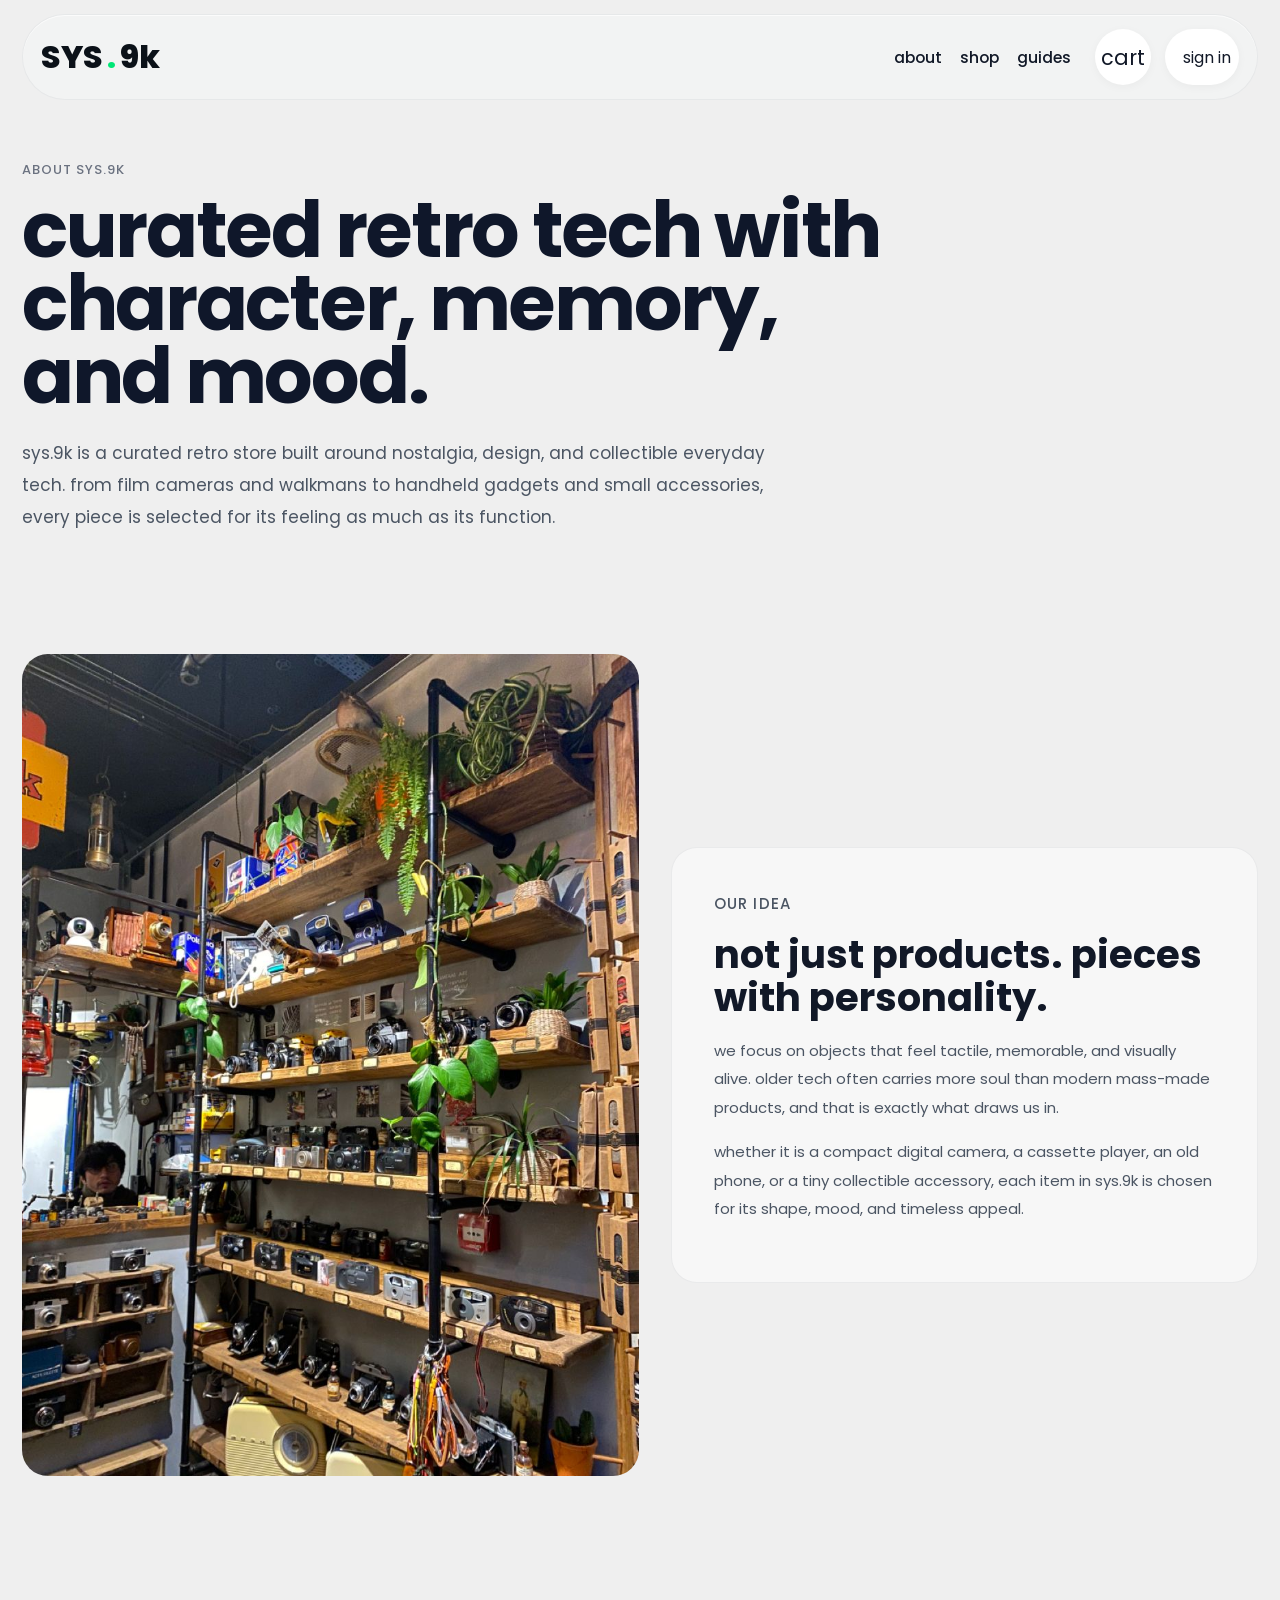
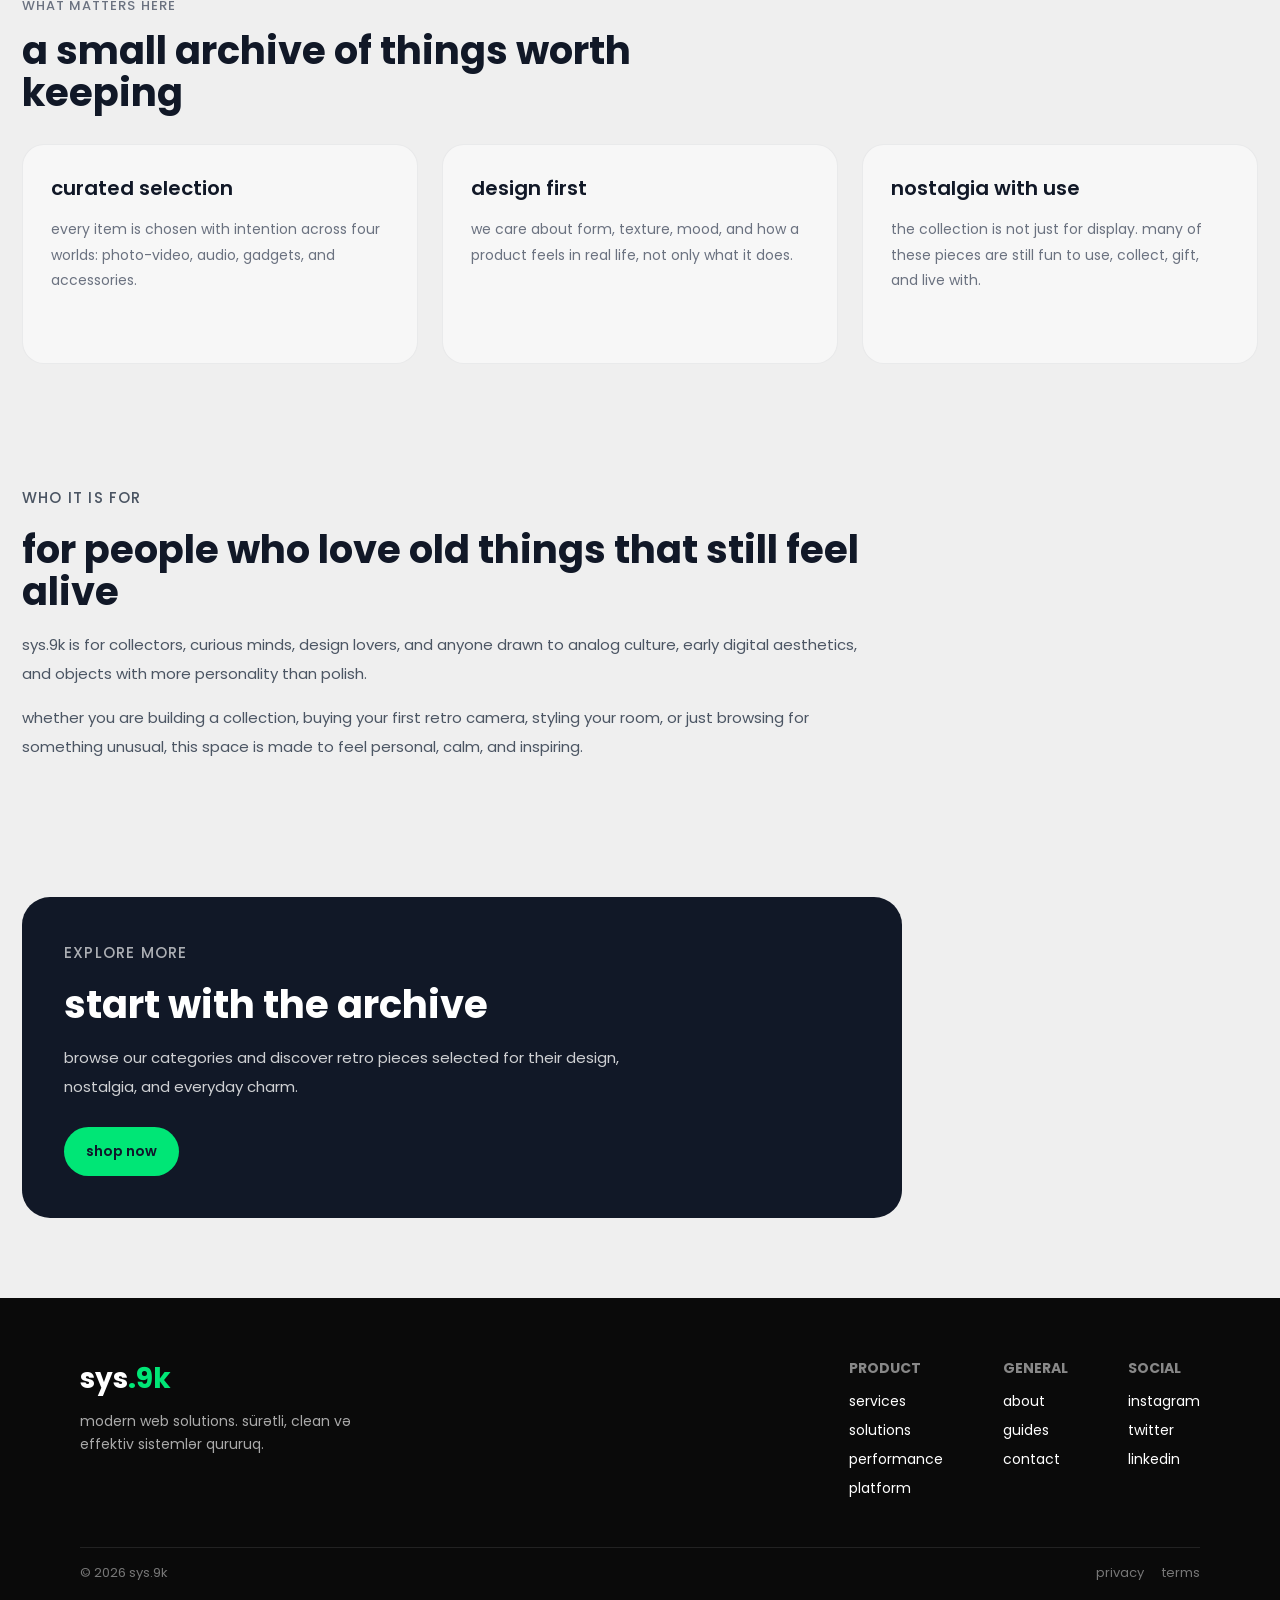
==== frontend/about.html @ 3d8d86ce "update full project" ====
<!DOCTYPE html>
<html lang="en">
<head>
  <meta charset="UTF-8" />
  <meta name="viewport" content="width=device-width, initial-scale=1.0" />
  <title>about | sys.9k</title>

  <link href="https://fonts.googleapis.com/css2?family=Poppins:wght@300;400;500;600;700;800&display=swap" rel="stylesheet">
  <link rel="stylesheet" href="./css/main.css" />
  <link rel="stylesheet" href="./css/about.css" />
</head>
<body>
  <header>
    <nav class="nav">
      <div class="container">
        <div class="nav-shell">
          <div class="logo">
            <a href="./index.html">SYS<span>.</span>9k</a>
          </div>

          <div id="mainListDiv" class="main_list">
            <ul class="navlinks">
              <li><a href="./about.html">about</a></li>
              <li><a href="./category.html">shop</a></li>
              <li><a href="./guides.html">guides</a></li>
            </ul>
          </div>

          <div class="nav-actions">
            <a href="./cart.html" class="icon-btn">cart</a>

            <a href="./auth.html" class="profile-pill" id="profileLink">
              <span class="profile-name" id="profileName">sign in</span>
            </a>
          </div>

          <span class="navTrigger">
            <i></i>
            <i></i>
            <i></i>
          </span>
        </div>
      </div>
    </nav>
  </header>

  <main class="about-page">
    <section class="about-hero">
      <div class="about-hero-inner">
        <p class="about-kicker">about sys.9k</p>
        <h1>curated retro tech with character, memory, and mood.</h1>
        <p class="about-lead">
          sys.9k is a curated retro store built around nostalgia, design, and collectible everyday tech. from film cameras and walkmans to handheld gadgets and small accessories, every piece is selected for its feeling as much as its function.
        </p>
      </div>
    </section>

    <section class="about-story">
      <div class="about-grid">
        <div class="about-image">
          <img src="./images/common/store.jpg" alt="retro store" />
        </div>

        <div class="about-copy">
          <p class="mini-label">our idea</p>
          <h2>not just products. pieces with personality.</h2>
          <p>
            we focus on objects that feel tactile, memorable, and visually alive. older tech often carries more soul than modern mass-made products, and that is exactly what draws us in.
          </p>
          <p>
            whether it is a compact digital camera, a cassette player, an old phone, or a tiny collectible accessory, each item in sys.9k is chosen for its shape, mood, and timeless appeal.
          </p>
        </div>
      </div>
    </section>

    <section class="about-values">
      <div class="about-section-head">
        <p class="mini-label">what matters here</p>
        <h2>a small archive of things worth keeping</h2>
      </div>

      <div class="values-grid">
        <article class="value-card">
          <h3>curated selection</h3>
          <p>
            every item is chosen with intention across four worlds: photo-video, audio, gadgets, and accessories.
          </p>
        </article>

        <article class="value-card">
          <h3>design first</h3>
          <p>
            we care about form, texture, mood, and how a product feels in real life, not only what it does.
          </p>
        </article>

        <article class="value-card">
          <h3>nostalgia with use</h3>
          <p>
            the collection is not just for display. many of these pieces are still fun to use, collect, gift, and live with.
          </p>
        </article>
      </div>
    </section>

    <section class="about-audience">
      <div class="about-audience-inner">
        <p class="mini-label">who it is for</p>
        <h2>for people who love old things that still feel alive</h2>
        <p>
          sys.9k is for collectors, curious minds, design lovers, and anyone drawn to analog culture, early digital aesthetics, and objects with more personality than polish.
        </p>
        <p>
          whether you are building a collection, buying your first retro camera, styling your room, or just browsing for something unusual, this space is made to feel personal, calm, and inspiring.
        </p>
      </div>
    </section>

    <section class="about-cta">
      <div class="about-cta-card">
        <p class="mini-label">explore more</p>
        <h2>start with the archive</h2>
        <p>
          browse our categories and discover retro pieces selected for their design, nostalgia, and everyday charm.
        </p>
        <a href="./category.html" class="about-btn">shop now</a>
      </div>
    </section>
  </main>

  <footer class="footer">
    <div class="footer-container">
      <div class="footer-left">
        <h2 class="logo">sys<span>.9k</span></h2>
        <p>
          modern web solutions. sürətli, clean və effektiv sistemlər qururuq.
        </p>
      </div>

      <div class="footer-columns">
        <div class="col">
          <h4>product</h4>
          <a href="#">services</a>
          <a href="#">solutions</a>
          <a href="#">performance</a>
          <a href="#">platform</a>
        </div>

        <div class="col">
          <h4>general</h4>
          <a href="./about.html">about</a>
          <a href="./guides.html">guides</a>
          <a href="#">contact</a>
        </div>

        <div class="col">
          <h4>social</h4>
          <a href="#">instagram</a>
          <a href="#">twitter</a>
          <a href="#">linkedin</a>
        </div>
      </div>
    </div>

    <div class="footer-bottom">
      <span>© 2026 sys.9k</span>
      <div>
        <a href="#">privacy</a>
        <a href="#">terms</a>
      </div>
    </div>
  </footer>

  <script src="./js/main.js"></script>
</body>
</html>
---- frontend/css/main.css ----
@import url('https://fonts.googleapis.com/css2?family=Poppins:wght@100;200;300;400;500;600;700;800;900&display=swap');
@import url('https://fonts.googleapis.com/css2?family=Space+Grotesk:wght@300..700&display=swap');
@import url('https://fonts.googleapis.com/css2?family=Orbitron:wght@400..900&family=Space+Grotesk:wght@300..700&display=swap');
@import url('https://fonts.googleapis.com/css2?family=Orbitron:wght@400..900&family=Space+Grotesk:wght@300..700&family=VT323&display=swap');


* {
    margin: 0;
    padding: 0;
    box-sizing: border-box;
    font-family: 'Space Grotesk', sans-serif;
    text-decoration: none;
}

body {
    background: #efefef;
    color: #0f172a;
}

/*? navbar */
.nav {
    width: 100%;
    position: fixed;
    top: 0;
    left: 0;
    z-index: 1000;
    padding: 14px 0;
    transition: all 0.35s ease;
}

.nav.affix {
    background: rgba(239, 239, 239, 0.82);
    backdrop-filter: blur(14px);
    box-shadow: 0 8px 30px rgba(0, 0, 0, 0.08);
}

.nav .container {
    width: 100%;
    max-width: 1800px;
    margin: 0 auto;
    padding: 0 22px;
}

.nav-shell {
    width: 100%;
    background: #f2f3f3;
    border: 1px solid rgba(15, 23, 42, 0.05);
    border-radius: 999px;
    padding: 14px 18px;
    display: flex;
    align-items: center;
    gap: 18px;
    box-shadow: inset 0 1px 0 rgba(255,255,255,0.7);
}

.logo {
    flex-shrink: 0;
}

.logo a {
    color: #0b1118;
    font-size: 2rem;
    font-weight: 800;
    display: flex;
    align-items: center;
    gap: 4px;
}

.logo span {
    color: #00E676;
}

.nav-search {
    flex: 1;
    max-width: 520px;
    height: 58px;
    background: #fbfbfb;
    border-radius: 999px;
    display: flex;
    align-items: center;
    padding: 8px 8px 8px 22px;
    margin-left: 8px;
}

.nav-search input {
    flex: 1;
    border: none;
    outline: none;
    background: transparent;
    color: #111827;
    font-size: 1rem;
    font-weight: 400;
}

.nav-search input::placeholder {
    color: #2c2c2c;
}

.search-btn {
    width: 46px;
    height: 46px;
    border: none;
    border-radius: 50%;
    background: #091018;
    color: #fff;
    font-size: 1.45rem;
    cursor: pointer;
    display: grid;
    place-items: center;
    flex-shrink: 0;
}

.main_list {
    margin-left: auto;
}

.main_list ul {
    display: flex;
    align-items: center;
    gap: 18px;
    list-style: none;
}

.main_list ul li a {
    color: #111827;
    font-size: 0.98rem;
    font-weight: 500;
    transition: 0.25s ease;
}

.main_list ul li a:hover {
    color: #00E676;
}

.nav-actions {
    display: flex;
    align-items: center;
    gap: 14px;
    margin-left: 6px;
}

.icon-btn {
    width: 56px;
    height: 56px;
    border-radius: 50%;
    background: #ffffff;
    color: #111827;
    display: grid;
    place-items: center;
    font-size: 1.3rem;
    box-shadow: 0 2px 10px rgba(0,0,0,0.04);
    transition: 0.25s ease;
}

.icon-btn:hover {
    transform: translateY(-2px);
}

.profile-pill {
    min-height: 56px;
    padding: 6px 8px 6px 18px;
    border-radius: 999px;
    background: #ffffff;
    display: flex;
    align-items: center;
    gap: 14px;
    color: #111827;
    box-shadow: 0 2px 10px rgba(0,0,0,0.04);
}

.profile-name {
    .profile-name {
    font-size: 0.98rem;
    font-weight: 500;
    white-space: nowrap;
    max-width: 120px;
    overflow: hidden;
    text-overflow: ellipsis;
}
}

.profile-avatar {
    width: 44px;
    height: 44px;
    border-radius: 50%;
    overflow: hidden;
    display: block;
    flex-shrink: 0;
}

.profile-avatar img {
    width: 100%;
    height: 100%;
    object-fit: cover;
    display: block;
}

/* hamburger */
.navTrigger {
    display: none;
    width: 30px;
    height: 24px;
    position: relative;
    cursor: pointer;
    z-index: 2001;
    margin-left: auto;
}

.navTrigger i {
    display: block;
    width: 100%;
    height: 3px;
    background: #111827;
    border-radius: 999px;
    position: absolute;
    left: 0;
    transition: 0.35s ease;
}

.navTrigger i:nth-child(1) {
    top: 0;
}

.navTrigger i:nth-child(2) {
    top: 10px;
}

.navTrigger i:nth-child(3) {
    top: 20px;
}

.navTrigger.active i:nth-child(1) {
    top: 10px;
    transform: rotate(45deg);
}

.navTrigger.active i:nth-child(2) {
    opacity: 0;
}

.navTrigger.active i:nth-child(3) {
    top: 10px;
    transform: rotate(-45deg);
}

/* mobile */
@media screen and (max-width: 1100px) {
    .nav-shell {
        padding: 12px 14px;
        gap: 12px;
    }

    .nav-search {
        max-width: none;
        margin-left: 0;
    }

    .main_list,
    .nav-actions {
        display: none;
    }

    .navTrigger {
        display: block;
    }

    .main_list.show_list {
        display: flex;
        position: fixed;
        inset: 0;
        width: 100%;
        height: 100vh;
        background: rgba(245, 245, 245, 0.98);
        backdrop-filter: blur(12px);
        justify-content: center;
        align-items: center;
        z-index: 1500;
    }

    .main_list.show_list ul {
        flex-direction: column;
        gap: 28px;
        text-align: center;
    }

    .main_list.show_list ul li a {
        font-size: 1.6rem;
        color: #111827;
    }
}

@media screen and (max-width: 700px) {
    .nav {
        padding: 10px 0;
    }

    .nav .container {
        padding: 0 12px;
    }

    .nav-shell {
        border-radius: 28px;
        padding: 10px 12px;
    }

    .logo a {
        font-size: 1rem;
    }

    .nav-search {
        height: 48px;
        padding: 6px 6px 6px 14px;
    }

    .nav-search input {
        font-size: 0.92rem;
    }

    .search-btn {
        width: 36px;
        height: 36px;
        font-size: 1.05rem;
    }
}

/* banner */
.banner {
    width: 100%;
    height: 100vh;
    overflow: hidden;
    display: flex;
    justify-content: center;
    align-items: center;
    position: relative;
}

.banner video {
    position: absolute;
    inset: 0;
    object-fit: cover;
    width: 100%;
    height: 100%;
    pointer-events: none;
    z-index: 0;
}

.banner::after {
    content: "";
    position: absolute;
    top: 0;
    left: 0;
    width: 100%;
    height: 100%;
    background: rgba(0, 0, 0, 0.5);
    z-index: 0;
}

.banner .content {
    position: relative;
    z-index: 1;
    text-align: center;
    display: flex;
    align-items: center;
    justify-content: center;
    flex-direction: column;
}

.banner .content h1 {
    margin: 0;
    padding: 0;
    font-size: 4.5em;
    /* text-transform: uppercase; */
    color: #fff;

}

.banner .content h1 span {
    color: #00E676;
    font-size: 1.9em;
}

.banner button {
    width: 250px;
    height: 50px;
    padding: 12px 20px;
    border: none;
    border-radius: 20px;
    margin: 10px;
    margin-top: 16px;
    outline: none;
    background-color: #00e677bb;
    color: #fff;
    font-size: 1.1em;
    cursor: pointer;
    transition: 0.5s;
}

.banner button:hover {
    background-color: #016735d3;
}

.yoga-title {
    color: #fff;
    font-size: 4.5em;
    text-align: center;
    margin: 0;
    padding: 0;
    opacity: 0;
    transform: translateY(50px);
    animation: fadeUp 2.3s ease forwards;
    /* əsas fade-in animasiyası */
}

.yoga-title .dot {
    display: inline-block;
    color: #00E676;
    position: relative;
    bottom: 0;
    animation: bounceDot 1.3s ease-in-out 1.3s;
}

/* categories */
.categories {
    padding: 56px 20px 80px;
}

.container {
    width: 100%;
    max-width: 1400px;
    margin: 0 auto;
}

.section-title {
    font-size: clamp(2rem, 4vw, 3.5rem);
    line-height: 1.1;
    font-weight: 800;
    margin-bottom: 32px;
    color: #0f172a;
    text-transform: capitalize;
}

.categories-grid {
    display: grid;
    grid-template-columns: 1fr;
    gap: 28px;
}

.category-card {
    display: block;
    color: inherit;
    transition: transform 0.25s ease;
}

.category-card:hover {
    transform: translateY(-4px);
}

.category-image {
    width: 100%;
    aspect-ratio: 1 / 1;
    overflow: hidden;
    border-radius: 18px;
    background: #ddd;
}

.category-image img {
    width: 100%;
    height: 100%;
    object-fit: cover;
    display: block;
    transition: transform 0.35s ease;
}

.category-card:hover .category-image img {
    transform: scale(1.04);
}

.category-content {
    padding-top: 18px;
}

.category-label {
    display: inline-block;
    font-size: 1rem;
    color: #6b7280;
    margin-bottom: 8px;
    text-transform: capitalize;
}

.category-content h3 {
    font-size: clamp(1.35rem, 2vw, 2rem);
    line-height: 1.2;
    font-weight: 700;
    color: #0f172a;
    text-transform: capitalize;
}

@media (min-width: 768px) {
    .categories {
        padding: 72px 28px 100px;
    }

    .categories-grid {
        grid-template-columns: repeat(2, 1fr);
        gap: 32px;
    }
}

@media (min-width: 1200px) {
    .categories-grid {
        grid-template-columns: repeat(3, 1fr);
    }
}

@keyframes fadeUp {
    0% {
        opacity: 0;
        transform: translateY(100px);
    }
    100% {
        opacity: 1;
        transform: translateY(0);
    }
}

@keyframes bounceDot {
    0% {
        transform: translateY(0);
    }
    30% {
        transform: translateY(-40px);
    }
    50% {
        transform: translateY(0);
    }
    70% {
        transform: translateY(-25px);
    }
    100% {
        transform: translateY(0);
    }
}


/* infinite scroll */

.slider {
    width: 100%;
    /* border: 1px solid red; */
    height: var(--height);
    overflow: hidden;
    mask-image: linear-gradient(to right,
            transparent,
            #000 10% 90%,
            transparent);
}

.slider .list {
    display: flex;
    width: 100%;
    min-width: calc(var(--width) * var(--quantity));
    position: relative;

}

.slider .list .item {
    width: var(--width);
    height: var(--height);
    position: absolute;
    left: 100%;
    animation: autoRun 10s linear infinite;
    transition: filter 0.5s ease-in-out;
    animation-delay: calc((10s / var(--quantity)) * (var(--position) - 1)) !important;
    display: flex;
    align-items: center;
}

.slider .list .item img {
    width: 100%;
}

@keyframes autoRun {
    from {
        left: 100%;
    }

    to {
        left: calc(var(--width) * -1);
    }
}

.slider:hover .item {
    animation-play-state: paused !important;
    filter: grayscale(1);
}

.slider .item:hover {
    filter: grayscale(0);
}

.slider[reverse="true"] .item {
    animation: reversePlay 10s linear infinite;
}

@keyframes reversePlay {
    from {
        left: calc(var(--width) * -1);
    }

    to {
        left: 100%;
    }
}


/*? categories */

.categories {
    padding: 56px 20px 80px;
}

.container {
    width: 100%;
    max-width: 1400px;
    margin: 0 auto;
}

.section-title {
    font-size: clamp(2rem, 4vw, 3.5rem);
    line-height: 1.1;
    font-weight: 800;
    margin-bottom: 32px;
    color: #0f172a;
    text-transform: capitalize;
}

.categories-grid {
    display: grid;
    grid-template-columns: 1fr;
    gap: 28px;
}

.category-card {
    display: block;
    text-decoration: none;
    color: inherit;
    transition: transform 0.25s ease;
}

.category-card:hover {
    transform: translateY(-4px);
}

.category-image {
    width: 100%;
    aspect-ratio: 1 / 1;
    overflow: hidden;
    border-radius: 18px;
    background: #ddd;
}

.category-image img {
    width: 100%;
    height: 100%;
    object-fit: cover;
    display: block;
    transition: transform 0.35s ease;
}

.category-card:hover .category-image img {
    transform: scale(1.04);
}

.category-content {
    padding-top: 18px;
}

.category-label {
    display: inline-block;
    font-size: 1rem;
    color: #6b7280;
    margin-bottom: 8px;
    text-transform: capitalize;
}

.category-content h3 {
    font-size: clamp(1.35rem, 2vw, 2rem);
    line-height: 1.2;
    font-weight: 700;
    color: #0f172a;
    text-transform: capitalize;
}

/* tablet */
@media (min-width: 768px) {
    .categories {
        padding: 72px 28px 100px;
    }

    .categories-grid {
        grid-template-columns: repeat(2, 1fr);
        gap: 32px;
    }
}

/* desktop */
@media (min-width: 1200px) {
    .categories-grid {
        grid-template-columns: repeat(3, 1fr);
    }
}


/* about section */

.about-preview {
    display: grid;
    grid-template-columns: 1.1fr 1fr;
    gap: 28px;
    align-items: center;
    margin: 64px 0;
}

.about-preview-image {
    height: 800px;
    border-radius: 22px;
    overflow: hidden;
    min-height: 420px;
    background: #e5e7eb;
}

.about-preview-image img {
    width: 100%;
    height: 100%;
    object-fit: cover;
    display: block;
}

.about-preview-content {
    background: #efefef;
    border-radius: 22px;
    padding: 36px;
}

.about-preview-label {
    font-size: 14px;
    color: #6b7280;
    text-transform: lowercase;
    letter-spacing: 0.04em;
    margin-bottom: 10px;
}

.about-preview-title {
    font-size: 32px;
    font-weight: 700;
    line-height: 1.2;
    margin-bottom: 16px;
    text-transform: lowercase;
    color: #111827;
}

.about-preview-text {
    font-size: 15px;
    line-height: 1.8;
    color: #4b5563;
    margin-bottom: 24px;
    text-transform: lowercase;
    max-width: 480px;
}

.about-preview-btn {
    display: inline-block;
    padding: 12px 20px;
    border-radius: 999px;
    background: #111827;
    color: white;
    text-decoration: none;
    font-size: 14px;
    text-transform: lowercase;
    transition: 0.2s ease;
}

.about-preview-btn:hover {
    opacity: 0.9;
}

@media (max-width: 860px) {
    .about-preview {
        grid-template-columns: 1fr;
    }

    .about-preview-image {
        min-height: 280px;
    }

    .about-preview-title {
        font-size: 24px;
    }
}

.reveal-left,
.reveal-right {
    opacity: 0;
    transition: all 0.9s ease;
    will-change: transform, opacity;
}

.reveal-left {
    transform: translateX(-80px);
}

.reveal-right {
    transform: translateX(80px);
}

.reveal-left.active,
.reveal-right.active {
    opacity: 1;
    transform: translateX(0);
}




/* footer */

.footer {
  background: #0a0a0a;
  color: #fff;
  padding: 60px 80px 20px;
  font-family: sans-serif;
}

.footer-container {
  display: flex;
  justify-content: space-between;
  gap: 40px;
  flex-wrap: wrap;
}

.footer-left {
  max-width: 300px;
}

.logo {
  font-size: 28px;
  font-weight: 700;
}

.logo span {
  color: #00E676; /* sənin green */
}

.footer-left p {
  margin-top: 10px;
  color: #aaa;
  font-size: 14px;
  line-height: 1.6;
}

.footer-columns {
  display: flex;
  gap: 60px;
}

.col h4 {
  font-size: 14px;
  margin-bottom: 12px;
  text-transform: uppercase;
  color: #888;
}

.col a {
  display: block;
  margin-bottom: 8px;
  font-size: 14px;
  color: #fff;
  text-decoration: none;
  transition: 0.3s;
}

.col a:hover {
  color: #00E676;
}

.footer-bottom {
  border-top: 1px solid #222;
  margin-top: 40px;
  padding-top: 15px;
  display: flex;
  justify-content: space-between;
  font-size: 13px;
  color: #777;
}

.footer-bottom a {
  margin-left: 15px;
  color: #777;
  text-decoration: none;
}

.footer-bottom a:hover {
  color: #00E676;
}
---- frontend/css/about.css ----
* {
    font-family: 'Poppins', sans-serif;
}

.about-page {
    padding-top: 120px;
    background: #efefef;
    color: #111827;
}

.about-hero,
.about-story,
.about-values,
.about-audience,
.about-cta {
    width: 100%;
    max-width: 1400px;
    margin: 0 auto;
    padding: 40px 22px 80px;
}

.about-hero-inner {
    max-width: 920px;
}

.about-kicker,
.mini-label {
    font-size: 13px;
    font-weight: 500;
    letter-spacing: 0.08em;
    text-transform: uppercase;
    color: #6b7280;
    margin-bottom: 14px;
}

.about-hero h1 {
    font-size: clamp(2.6rem, 6vw, 5.4rem);
    line-height: 0.95;
    font-weight: 700;
    letter-spacing: -0.03em;
    margin-bottom: 24px;
    color: #0f172a;
    max-width: 900px;
}

.about-lead {
    max-width: 760px;
    font-size: 17px;
    line-height: 1.9;
    color: #4b5563;
    font-weight: 400;
}

.about-grid {
    display: grid;
    grid-template-columns: 1.05fr 1fr;
    gap: 32px;
    align-items: center;
}

.about-image {
    min-height: 620px;
    border-radius: 26px;
    overflow: hidden;
    background: #e5e7eb;
}

.about-image img {
    width: 100%;
    height: 100%;
    object-fit: cover;
    display: block;
}

.about-copy {
    background: #f7f7f7;
    border: 1px solid rgba(15, 23, 42, 0.06);
    border-radius: 26px;
    padding: 42px;
}

.about-copy h2,
.about-section-head h2,
.about-audience-inner h2,
.about-cta-card h2 {
    font-size: clamp(1.8rem, 3vw, 3rem);
    line-height: 1.1;
    font-weight: 700;
    margin-bottom: 18px;
    color: #111827;
}

.about-copy p,
.about-audience-inner p,
.about-cta-card p {
    font-size: 15px;
    line-height: 1.9;
    color: #4b5563;
    margin-bottom: 16px;
}

.about-section-head {
    max-width: 760px;
    margin-bottom: 30px;
}

.values-grid {
    display: grid;
    grid-template-columns: repeat(3, 1fr);
    gap: 24px;
}

.value-card {
    background: #f7f7f7;
    border: 1px solid rgba(15, 23, 42, 0.06);
    border-radius: 22px;
    padding: 28px;
    min-height: 220px;
}

.value-card h3 {
    font-size: 20px;
    font-weight: 600;
    margin-bottom: 14px;
    color: #111827;
}

.value-card p {
    font-size: 14px;
    line-height: 1.8;
    color: #6b7280;
}

.about-audience-inner {
    max-width: 860px;
}

.about-cta-card {
    background: #111827;
    color: white;
    border-radius: 28px;
    padding: 42px;
    max-width: 880px;
}

.about-cta-card .mini-label {
    color: rgba(255, 255, 255, 0.65);
}

.about-cta-card h2 {
    color: white;
}

.about-cta-card p {
    color: rgba(255, 255, 255, 0.8);
    max-width: 620px;
}

.about-btn {
    display: inline-flex;
    align-items: center;
    justify-content: center;
    margin-top: 10px;
    padding: 14px 22px;
    border-radius: 999px;
    background: #00E676;
    color: #0f172a;
    font-size: 14px;
    font-weight: 600;
    text-decoration: none;
    transition: 0.25s ease;
}

.about-btn:hover {
    transform: translateY(-2px);
    opacity: 0.95;
}

@media (max-width: 980px) {
    .about-grid {
        grid-template-columns: 1fr;
    }

    .values-grid {
        grid-template-columns: 1fr;
    }

    .about-image {
        min-height: 360px;
    }

    .about-copy {
        padding: 28px;
    }
}

@media (max-width: 640px) {
    .about-page {
        padding-top: 100px;
    }

    .about-hero,
    .about-story,
    .about-values,
    .about-audience,
    .about-cta {
        padding: 28px 16px 56px;
    }

    .about-lead {
        font-size: 15px;
    }

    .about-copy h2,
    .about-section-head h2,
    .about-audience-inner h2,
    .about-cta-card h2 {
        font-size: 1.8rem;
    }

    .about-cta-card {
        padding: 28px;
    }
}
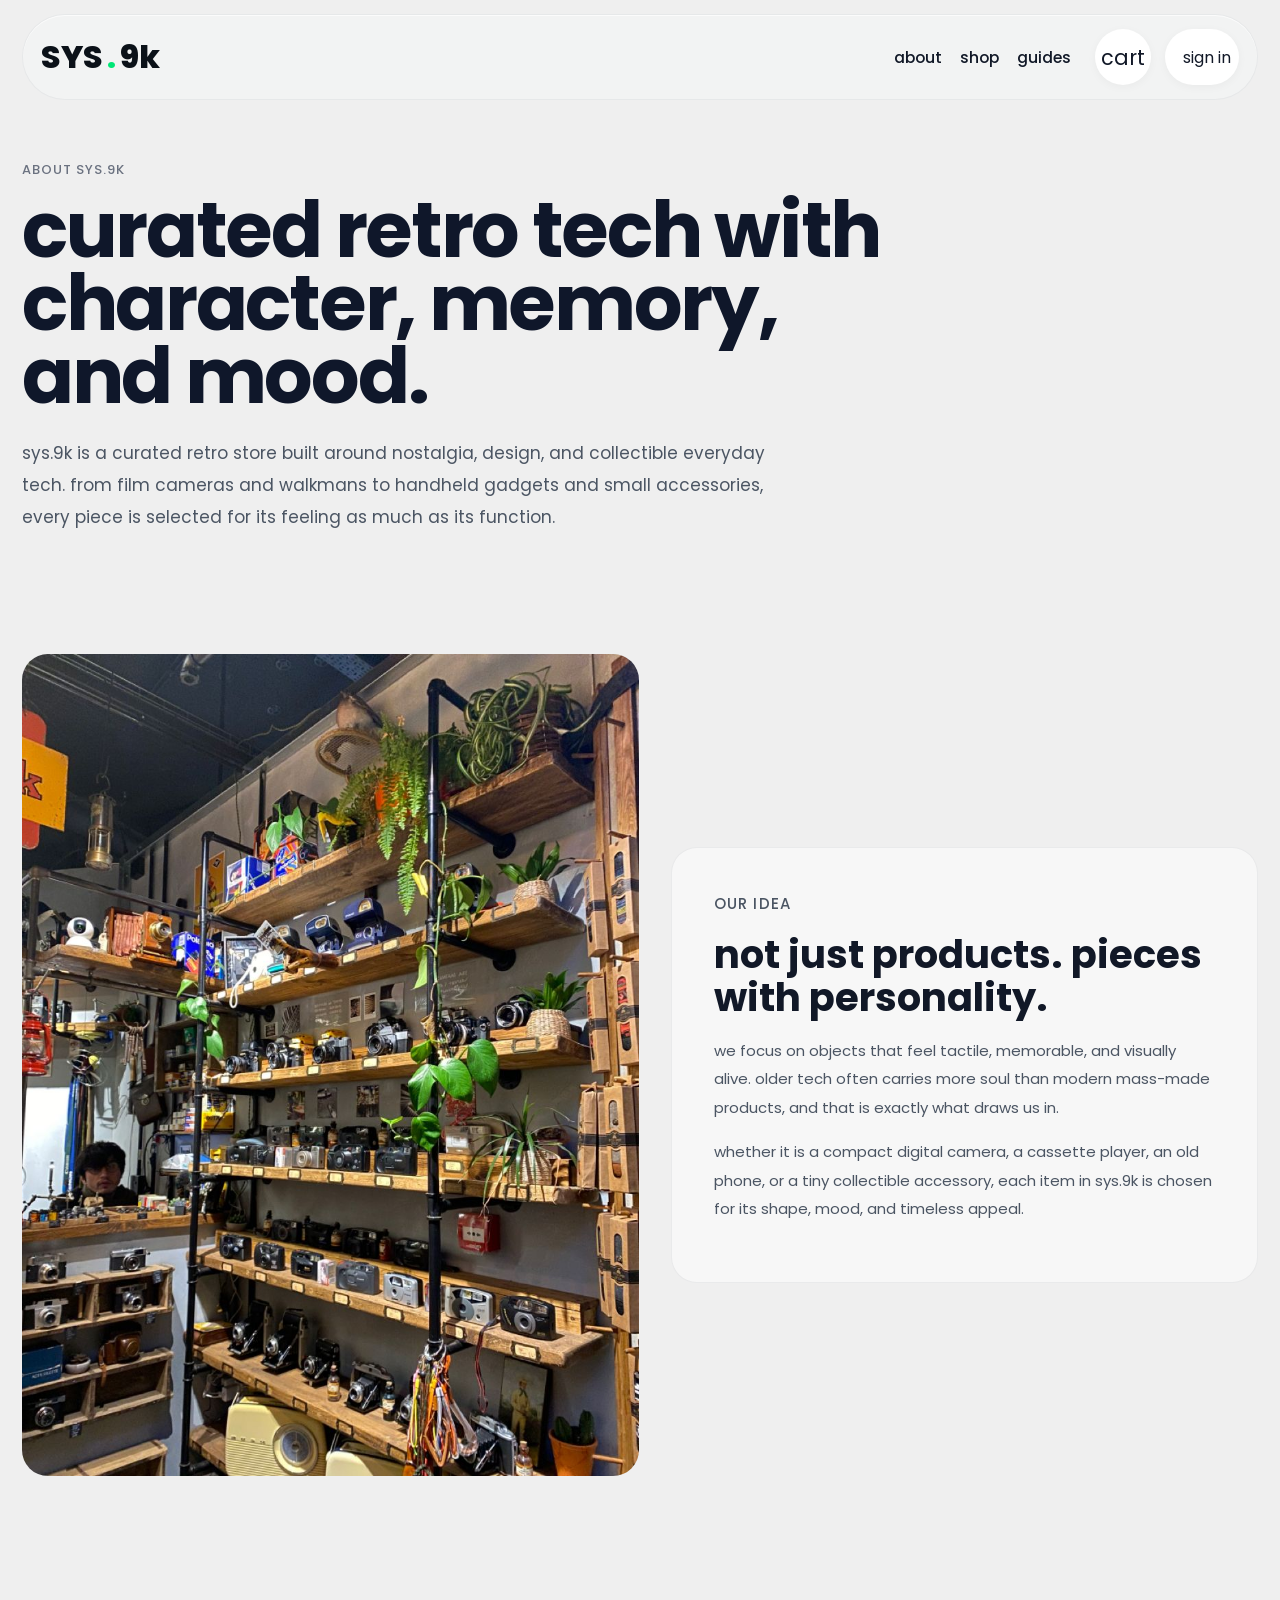
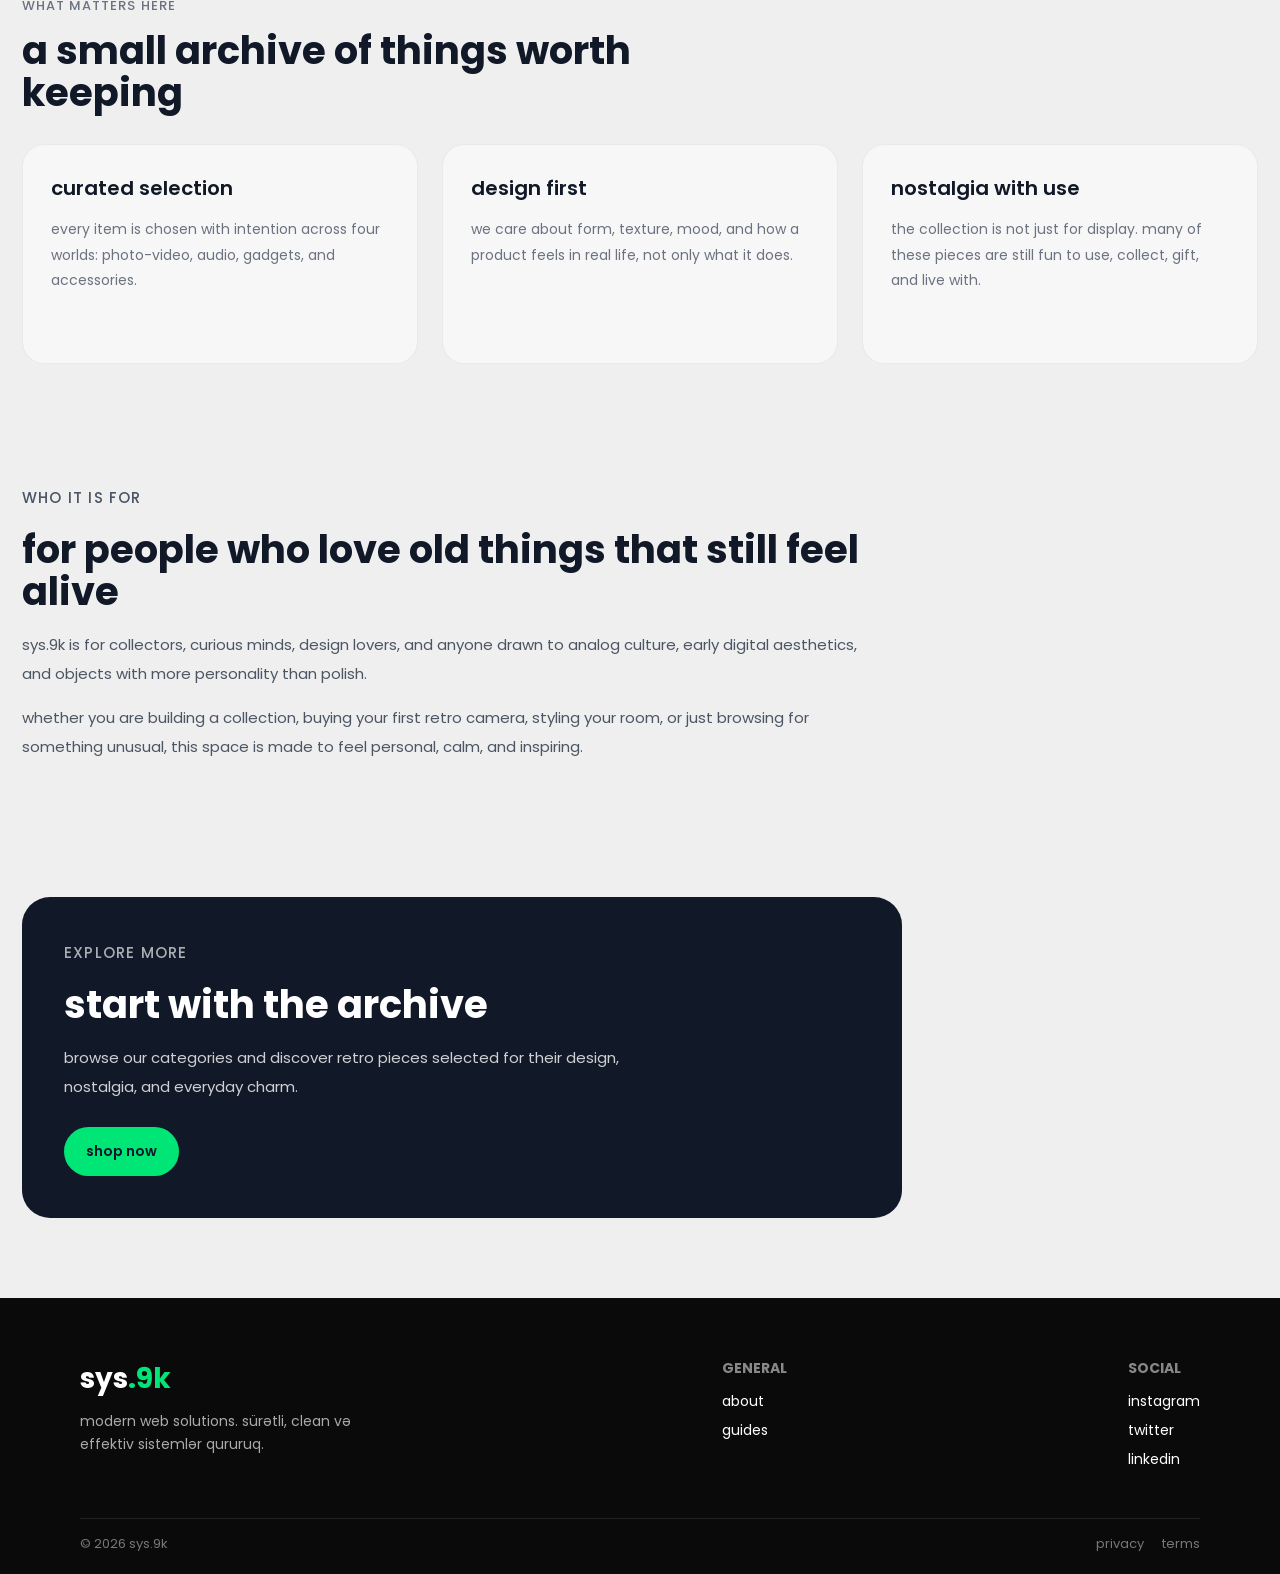
==== commit 327e3d34: "update" ====
--- a/frontend/about.html
+++ b/frontend/about.html
@@ -138,20 +138,10 @@
         </p>
       </div>
 
-      <div class="footer-columns">
-        <div class="col">
-          <h4>product</h4>
-          <a href="#">services</a>
-          <a href="#">solutions</a>
-          <a href="#">performance</a>
-          <a href="#">platform</a>
-        </div>
-
         <div class="col">
           <h4>general</h4>
           <a href="./about.html">about</a>
           <a href="./guides.html">guides</a>
-          <a href="#">contact</a>
         </div>
 
         <div class="col">
